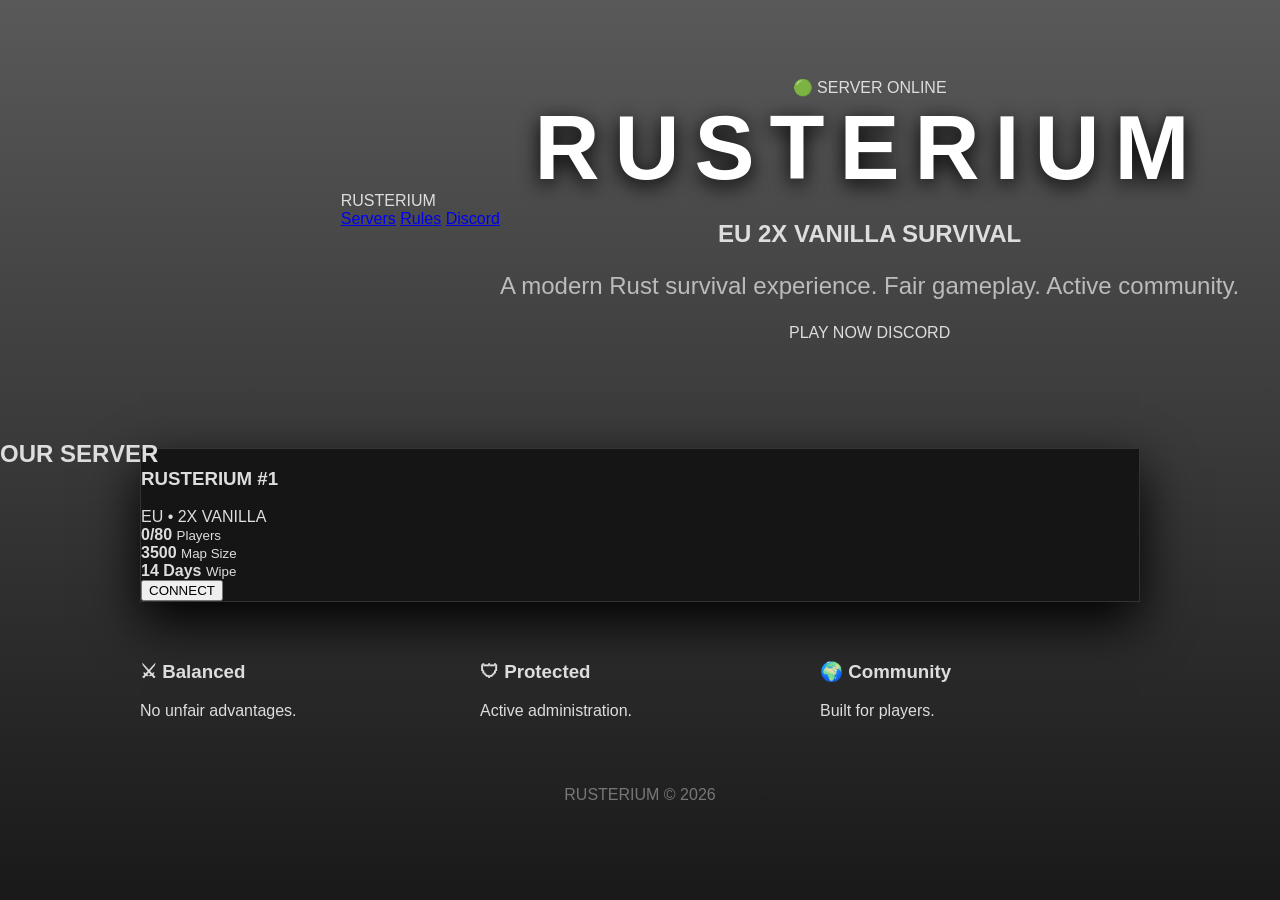
==== index.html @ 3fc9ef76 "Update index.html" ====
<!DOCTYPE html>
<html lang="en">
<head>
<meta charset="UTF-8">
<meta name="viewport" content="width=device-width, initial-scale=1.0">

<title>RUSTERIUM | EU 2X VANILLA</title>

<link rel="stylesheet" href="style.css">

<link rel="preconnect" href="https://fonts.googleapis.com">
<link href="https://fonts.googleapis.com/css2?family=Inter:wght@400;600;800;900&display=swap" rel="stylesheet">

</head>

<body>


<div class="hero">

    <video autoplay muted loop playsinline class="bg-video">
        <source src="background.mp4" type="video/mp4">
    </video>

    <div class="overlay"></div>


    <nav>

        <div class="logo">
            RUSTERIUM
        </div>


        <div class="links">

            <a href="#">Servers</a>
            <a href="#">Rules</a>
            <a href="#">Discord</a>

        </div>

    </nav>



    <div class="hero-content">

        <div class="badge">
            🟢 SERVER ONLINE
        </div>


        <h1>
            RUSTERIUM
        </h1>


        <h2>
            EU 2X VANILLA SURVIVAL
        </h2>


        <p>
            A modern Rust survival experience.
            Fair gameplay. Active community.
        </p>


        <div class="buttons">

            <a class="primary">
                PLAY NOW
            </a>


            <a class="secondary">
                DISCORD
            </a>

        </div>


    </div>


</div>



<section class="servers">


<h2>OUR SERVER</h2>


<div class="server-card">


<div>

<h3>
RUSTERIUM #1
</h3>

<span>
EU • 2X VANILLA
</span>

</div>



<div class="stats">

<div>
<strong>0/80</strong>
<small>Players</small>
</div>


<div>
<strong>3500</strong>
<small>Map Size</small>
</div>


<div>
<strong>14 Days</strong>
<small>Wipe</small>
</div>


</div>


<button>
CONNECT
</button>


</div>


</section>



<section class="features">


<div>
<h3>⚔ Balanced</h3>
<p>No unfair advantages.</p>
</div>


<div>
<h3>🛡 Protected</h3>
<p>Active administration.</p>
</div>


<div>
<h3>🌍 Community</h3>
<p>Built for players.</p>
</div>


</section>



<footer>

RUSTERIUM © 2026

</footer>


</body>
</html>
---- style.css ----
* {
    box-sizing: border-box;
}

body {
    margin: 0;
    background:
    linear-gradient(
        rgba(0,0,0,0.65),
        rgba(0,0,0,0.9)
    ),
    url("https://i.imgur.com/c0gY1qK.png");

    background-size: cover;
    background-position: center;
    background-attachment: fixed;

    color: #ddd;
    font-family: Arial, Helvetica, sans-serif;
}


/* TOP BAR */

.topbar {

    height: 70px;
    background: #111;

    display:flex;
    justify-content:space-between;
    align-items:center;

    padding:0 60px;

    border-bottom:1px solid #333;

}


.brand {

    font-size:28px;
    font-weight:900;
    letter-spacing:4px;

    color:#d65f24;

}


.nav a {

    color:#aaa;
    text-decoration:none;

    margin-left:30px;

    font-size:14px;

}


.nav a:hover {

    color:white;

}



/* HERO */

.hero {

    height:420px;

    display:flex;
    align-items:center;
    justify-content:center;

}


.hero-content {

    text-align:center;

}


.hero h1 {

    font-size:90px;

    margin:0;

    letter-spacing:15px;

    color:white;

    text-shadow:
    0 5px 20px black;

}


.hero p {

    font-size:24px;

    color:#bbb;

}



/* BUTTONS */

.actions button {

    margin:20px 10px;

    padding:15px 45px;

    border:none;

    background:#d65f24;

    color:white;

    font-weight:bold;

    cursor:pointer;

}


.actions .discord {

    background:#5865F2;

}




/* SERVER CARD */


.server-card {

    max-width:1000px;

    margin:-40px auto 40px;

    background:#151515;

    border:1px solid #333;

    box-shadow:0 20px 50px black;

}


.server-header {

    display:flex;

    justify-content:space-between;

    padding:30px;

    border-bottom:1px solid #333;

}


.server-header h2 {

    margin:0;

    color:white;

}



.server-header span {

    color:#999;

}



.online {

    text-align:right;

    color:#4caf50;

}


.online strong {

    display:block;

    color:white;

    font-size:25px;

}




/* INFO */


.server-info {

    display:grid;

    grid-template-columns:repeat(4,1fr);

}


.server-info div {

    padding:25px;

    text-align:center;

    border-right:1px solid #333;

}


.server-info small {

    display:block;

    color:#777;

}



.server-info b {

    display:block;

    margin-top:10px;

    color:white;

}



/* IP BOX */


.connect-box {

    padding:25px;

    background:#0d0d0d;

    text-align:center;

}


.connect-box span {

    display:block;

    color:#777;

}



.connect-box b {

    display:block;

    margin:15px;

    font-size:22px;

}



.connect-box button {

    padding:12px 35px;

    background:#d65f24;

    color:white;

    border:0;

}




/* FEATURES */


.features {

    max-width:1000px;

    margin:auto;

    display:grid;

    grid-template-columns:repeat(3,1fr);

    gap:20px;

}



.feature {

    background:#151515;

    padding:30px;

    text-align:center;

    border:1px solid #333;

}


.feature h3 {

    color:#d65f24;

}



footer {

    text-align:center;

    padding:50px;

    color:#777;

}
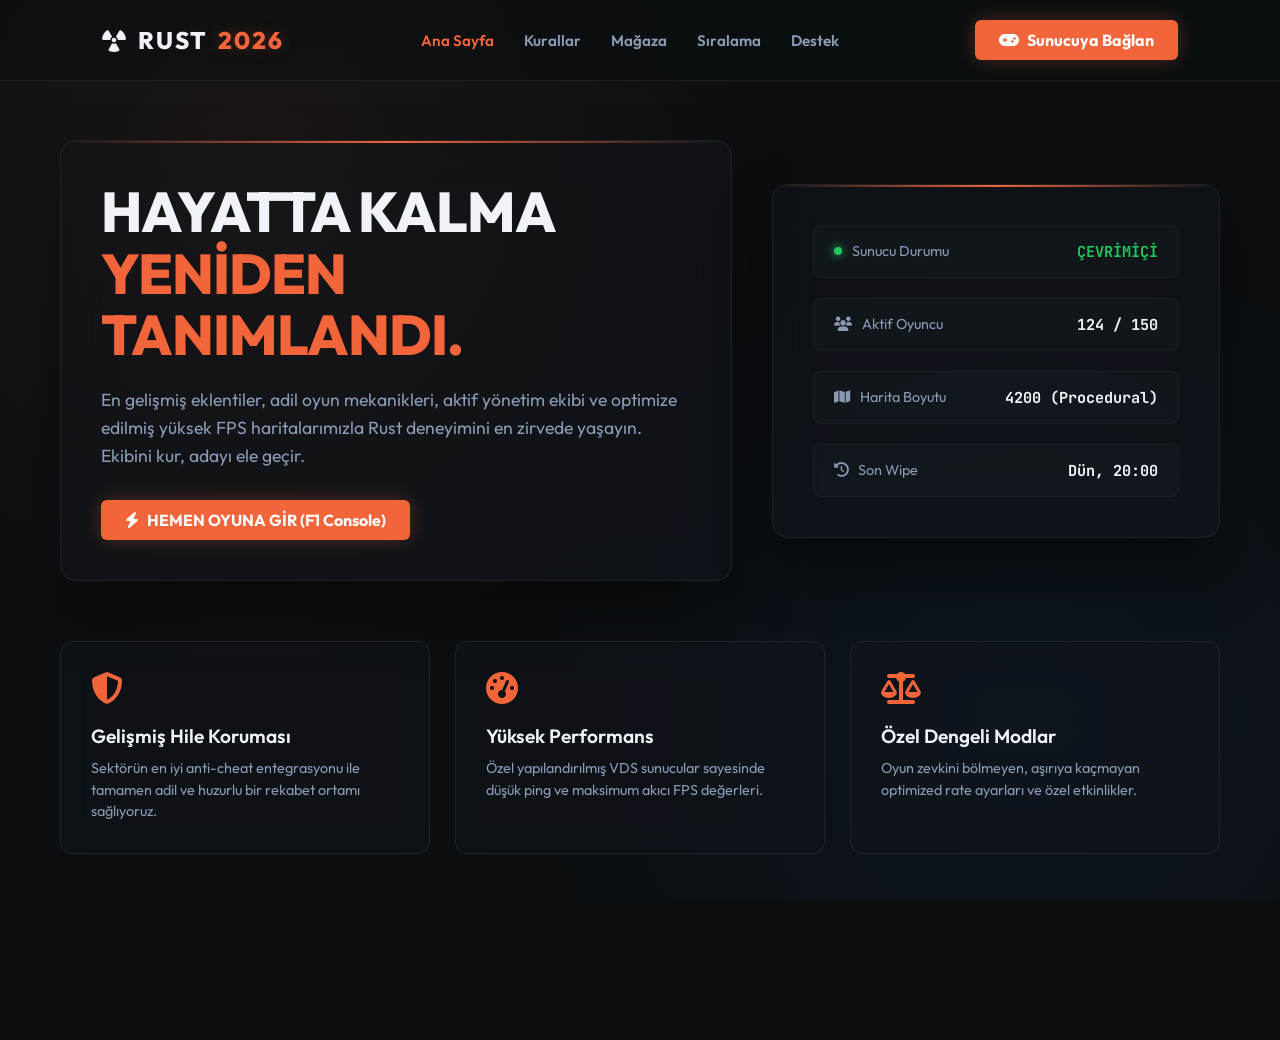
==== commit e8828373: "Update index.html" ====
--- a/index.html
+++ b/index.html
@@ -1,182 +1,339 @@
 <!DOCTYPE html>
-<html lang="en">
+<html lang="tr">
 <head>
-<meta charset="UTF-8">
-<meta name="viewport" content="width=device-width, initial-scale=1.0">
-
-<title>RUSTERIUM | EU 2X VANILLA</title>
-
-<link rel="stylesheet" href="style.css">
-
-<link rel="preconnect" href="https://fonts.googleapis.com">
-<link href="https://fonts.googleapis.com/css2?family=Inter:wght@400;600;800;900&display=swap" rel="stylesheet">
-
+    <meta charset="UTF-8">
+    <meta name="viewport" content="width=device-width, initial-scale=1.0">
+    <title>Rust Server - 2026 Edition</title>
+    <!-- Google Fonts -->
+    <link href="https://fonts.googleapis.com/css2?family=Outfit:wght@300;400;600;800&family=JetBrains+Mono:wght@400;700&display=swap" rel="stylesheet">
+    <!-- FontAwesome Icons -->
+    <link rel="stylesheet" href="https://cdnjs.cloudflare.com/ajax/libs/font-awesome/6.4.0/css/all.min.css">
+    
+    <style>
+        :root {
+            --bg-color: #0b0f12;
+            --primary: #f2643a; /* Rust Turuncusu */
+            --primary-glow: rgba(242, 100, 58, 0.3);
+            --glass-bg: rgba(18, 24, 30, 0.45);
+            --glass-border: rgba(255, 255, 255, 0.07);
+            --text-main: #f0f4f8;
+            --text-muted: #8b9bb4;
+        }
+
+        * {
+            margin: 0;
+            padding: 0;
+            box-sizing: border-box;
+        }
+
+        body {
+            background-color: var(--bg-color);
+            background-image: 
+                radial-gradient(circle at 20% 20%, rgba(242, 100, 58, 0.08) 0%, transparent 40%),
+                radial-gradient(circle at 80% 80%, rgba(30, 144, 255, 0.04) 0%, transparent 40%),
+                url('https://images.unsplash.com/photo-1542751371-adc38448a05e?q=80&w=2070&auto=format&fit=crop'); /* Atmosferik Arkaplan */
+            background-size: cover;
+            background-position: center;
+            background-attachment: fixed;
+            color: var(--text-main);
+            font-family: 'Outfit', sans-serif;
+            min-height: 100vh;
+            overflow-x: hidden;
+        }
+
+        /* Navbar */
+        nav {
+            display: flex;
+            justify-content: space-between;
+            align-items: center;
+            padding: 20px 8%;
+            background: rgba(11, 15, 18, 0.6);
+            backdrop-filter: blur(20px);
+            -webkit-backdrop-filter: blur(20px);
+            border-bottom: 1px solid var(--glass-border);
+            position: fixed;
+            top: 0;
+            left: 0;
+            right: 0;
+            z-index: 1000;
+        }
+
+        .logo {
+            font-size: 1.5rem;
+            font-weight: 800;
+            letter-spacing: 2px;
+            color: var(--text-main);
+            display: flex;
+            align-items: center;
+            gap: 10px;
+        }
+
+        .logo span {
+            color: var(--primary);
+            text-shadow: 0 0 15px var(--primary-glow);
+        }
+
+        .nav-links {
+            display: flex;
+            gap: 30px;
+            list-style: none;
+        }
+
+        .nav-links a {
+            text-decoration: none;
+            color: var(--text-muted);
+            font-weight: 600;
+            transition: color 0.3s ease;
+            font-size: 0.95rem;
+        }
+
+        .nav-links a:hover, .nav-links a.active {
+            color: var(--primary);
+        }
+
+        .btn-connect {
+            background: var(--primary);
+            color: #fff;
+            padding: 10px 24px;
+            border-radius: 6px;
+            font-weight: 700;
+            text-decoration: none;
+            box-shadow: 0 0 20px var(--primary-glow);
+            transition: all 0.3s ease;
+            display: flex;
+            align-items: center;
+            gap: 8px;
+        }
+
+        .btn-connect:hover {
+            transform: translateY(-2px);
+            box-shadow: 0 0 30px rgba(242, 100, 58, 0.6);
+        }
+
+        /* Main Container / Hero */
+        .container {
+            max-width: 1200px;
+            margin: 140px auto 60px auto;
+            padding: 0 20px;
+        }
+
+        .hero {
+            display: grid;
+            grid-template-columns: 1.2fr 0.8fr;
+            gap: 40px;
+            align-items: center;
+            margin-bottom: 60px;
+        }
+
+        /* Glass Card Component */
+        .glass-card {
+            background: var(--glass-bg);
+            backdrop-filter: blur(24px);
+            -webkit-backdrop-filter: blur(24px);
+            border: 1px solid var(--glass-border);
+            border-radius: 16px;
+            padding: 40px;
+            box-shadow: 0 30px 60px rgba(0, 0, 0, 0.4);
+            position: relative;
+            overflow: hidden;
+        }
+
+        .glass-card::before {
+            content: '';
+            position: absolute;
+            top: 0;
+            left: 0;
+            width: 100%;
+            height: 2px;
+            background: linear-gradient(90deg, transparent, var(--primary), transparent);
+        }
+
+        .hero-content h1 {
+            font-size: 3.5rem;
+            font-weight: 800;
+            line-height: 1.1;
+            margin-bottom: 20px;
+            letter-spacing: -1px;
+        }
+
+        .hero-content h1 span {
+            color: var(--primary);
+        }
+
+        .hero-content p {
+            color: var(--text-muted);
+            font-size: 1.1rem;
+            line-height: 1.6;
+            margin-bottom: 30px;
+        }
+
+        /* Server Status Box */
+        .server-status-box {
+            display: flex;
+            flex-direction: column;
+            gap: 20px;
+        }
+
+        .status-item {
+            display: flex;
+            justify-content: space-between;
+            align-items: center;
+            padding: 15px 20px;
+            background: rgba(255, 255, 255, 0.02);
+            border-radius: 8px;
+            border: 1px solid rgba(255, 255, 255, 0.04);
+        }
+
+        .status-label {
+            color: var(--text-muted);
+            font-size: 0.9rem;
+            display: flex;
+            align-items: center;
+            gap: 10px;
+        }
+
+        .status-value {
+            font-family: 'JetBrains Mono', monospace;
+            font-weight: 700;
+            font-size: 0.95rem;
+        }
+
+        .live-indicator {
+            width: 8px;
+            height: 8px;
+            background-color: #22c55e;
+            border-radius: 50%;
+            box-shadow: 0 0 10px #22c55e;
+            display: inline-block;
+        }
+
+        /* Features Grid */
+        .features-grid {
+            display: grid;
+            grid-template-columns: repeat(3, 1fr);
+            gap: 25px;
+        }
+
+        .feature-card {
+            background: var(--glass-bg);
+            backdrop-filter: blur(16px);
+            -webkit-backdrop-filter: blur(16px);
+            border: 1px solid var(--glass-border);
+            border-radius: 12px;
+            padding: 30px;
+            transition: all 0.3s ease;
+        }
+
+        .feature-card:hover {
+            border-color: rgba(242, 100, 58, 0.3);
+            transform: translateY(-5px);
+        }
+
+        .feature-card i {
+            font-size: 2rem;
+            color: var(--primary);
+            margin-bottom: 20px;
+        }
+
+        .feature-card h3 {
+            font-size: 1.2rem;
+            margin-bottom: 10px;
+            font-weight: 600;
+        }
+
+        .feature-card p {
+            color: var(--text-muted);
+            font-size: 0.9rem;
+            line-height: 1.5;
+        }
+
+        /* Responsive */
+        @media (max-width: 900px) {
+            .hero {
+                grid-template-columns: 1fr;
+            }
+            .features-grid {
+                grid-template-columns: 1fr;
+            }
+            .nav-links {
+                display: none;
+            }
+        }
+    </style>
 </head>
-
 <body>
 
-
-<div class="hero">
-
-    <video autoplay muted loop playsinline class="bg-video">
-        <source src="background.mp4" type="video/mp4">
-    </video>
-
-    <div class="overlay"></div>
-
-
+    <!-- Navigasyon -->
     <nav>
-
         <div class="logo">
-            RUSTERIUM
+            <i class="fa-solid fa-radiation"></i> RUST<span>2026</span>
         </div>
-
-
-        <div class="links">
-
-            <a href="#">Servers</a>
-            <a href="#">Rules</a>
-            <a href="#">Discord</a>
-
+        <ul class="nav-links">
+            <li><a href="#" class="active">Ana Sayfa</a></li>
+            <li><a href="#">Kurallar</a></li>
+            <li><a href="#">Mağaza</a></li>
+            <li><a href="#">Sıralama</a></li>
+            <li><a href="#">Destek</a></li>
+        </ul>
+        <a href="steam://connect/IP_ADRESI:PORT" class="btn-connect">
+            <i class="fa-solid fa-gamepad"></i> Sunucuya Bağlan
+        </a>
+    </nav>
+
+    <!-- İçerik Alanı -->
+    <div class="container">
+        
+        <!-- Hero Bölümü -->
+        <div class="hero">
+            <div class="glass-card hero-content">
+                <h1>HAYATTA KALMA <span>YENİDEN TANIMLANDI.</span></h1>
+                <p>En gelişmiş eklentiler, adil oyun mekanikleri, aktif yönetim ekibi ve optimize edilmiş yüksek FPS haritalarımızla Rust deneyimini en zirvede yaşayın. Ekibini kur, adayı ele geçir.</p>
+                <a href="steam://connect/IP_ADRESI:PORT" class="btn-connect" style="display: inline-flex;">
+                    <i class="fa-solid fa-bolt"></i> HEMEN OYUNA GİR (F1 Console)
+                </a>
+            </div>
+
+            <!-- Canlı Sunucu Durumu Kartı -->
+            <div class="glass-card server-status-box">
+                <div class="status-item">
+                    <span class="status-label"><span class="live-indicator"></span> Sunucu Durumu</span>
+                    <span class="status-value" style="color: #22c55e;">ÇEVRİMİÇİ</span>
+                </div>
+                <div class="status-item">
+                    <span class="status-label"><i class="fa-solid fa-users"></i> Aktif Oyuncu</span>
+                    <span class="status-value">124 / 150</span>
+                </div>
+                <div class="status-item">
+                    <span class="status-label"><i class="fa-solid fa-map"></i> Harita Boyutu</span>
+                    <span class="status-value">4200 (Procedural)</span>
+                </div>
+                <div class="status-item">
+                    <span class="status-label"><i class="fa-solid fa-clock-rotate-left"></i> Son Wipe</span>
+                    <span class="status-value">Dün, 20:00</span>
+                </div>
+            </div>
         </div>
 
-    </nav>
-
-
-
-    <div class="hero-content">
-
-        <div class="badge">
-            🟢 SERVER ONLINE
+        <!-- Özellikler Izgarası -->
+        <div class="features-grid">
+            <div class="feature-card">
+                <i class="fa-solid fa-shield-halved"></i>
+                <h3>Gelişmiş Hile Koruması</h3>
+                <p>Sektörün en iyi anti-cheat entegrasyonu ile tamamen adil ve huzurlu bir rekabet ortamı sağlıyoruz.</p>
+            </div>
+            <div class="feature-card">
+                <i class="fa-solid fa-gauge-high"></i>
+                <h3>Yüksek Performans</h3>
+                <p>Özel yapılandırılmış VDS sunucular sayesinde düşük ping ve maksimum akıcı FPS değerleri.</p>
+            </div>
+            <div class="feature-card">
+                <i class="fa-solid fa-scale-balanced"></i>
+                <h3>Özel Dengeli Modlar</h3>
+                <p>Oyun zevkini bölmeyen, aşırıya kaçmayan optimized rate ayarları ve özel etkinlikler.</p>
+            </div>
         </div>
 
-
-        <h1>
-            RUSTERIUM
-        </h1>
-
-
-        <h2>
-            EU 2X VANILLA SURVIVAL
-        </h2>
-
-
-        <p>
-            A modern Rust survival experience.
-            Fair gameplay. Active community.
-        </p>
-
-
-        <div class="buttons">
-
-            <a class="primary">
-                PLAY NOW
-            </a>
-
-
-            <a class="secondary">
-                DISCORD
-            </a>
-
-        </div>
-
-
     </div>
-
-
-</div>
-
-
-
-<section class="servers">
-
-
-<h2>OUR SERVER</h2>
-
-
-<div class="server-card">
-
-
-<div>
-
-<h3>
-RUSTERIUM #1
-</h3>
-
-<span>
-EU • 2X VANILLA
-</span>
-
-</div>
-
-
-
-<div class="stats">
-
-<div>
-<strong>0/80</strong>
-<small>Players</small>
-</div>
-
-
-<div>
-<strong>3500</strong>
-<small>Map Size</small>
-</div>
-
-
-<div>
-<strong>14 Days</strong>
-<small>Wipe</small>
-</div>
-
-
-</div>
-
-
-<button>
-CONNECT
-</button>
-
-
-</div>
-
-
-</section>
-
-
-
-<section class="features">
-
-
-<div>
-<h3>⚔ Balanced</h3>
-<p>No unfair advantages.</p>
-</div>
-
-
-<div>
-<h3>🛡 Protected</h3>
-<p>Active administration.</p>
-</div>
-
-
-<div>
-<h3>🌍 Community</h3>
-<p>Built for players.</p>
-</div>
-
-
-</section>
-
-
-
-<footer>
-
-RUSTERIUM © 2026
-
-</footer>
-
 
 </body>
 </html>
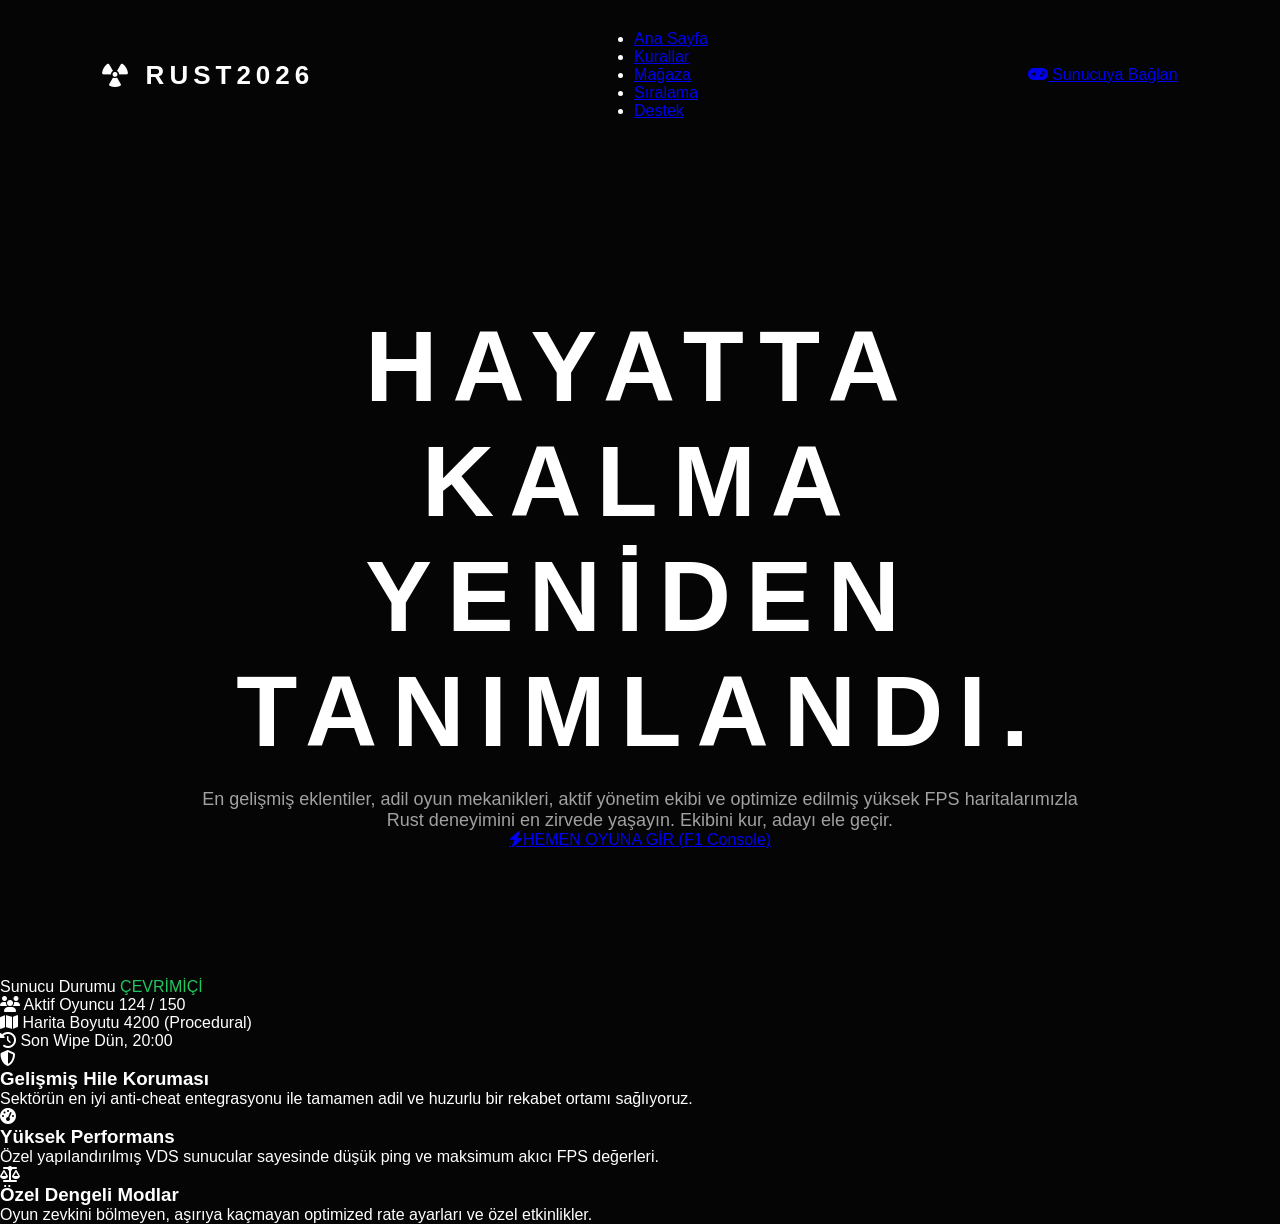
==== commit 64cb0387: "Update index.html" ====
--- a/index.html
+++ b/index.html
@@ -4,266 +4,12 @@
     <meta charset="UTF-8">
     <meta name="viewport" content="width=device-width, initial-scale=1.0">
     <title>Rust Server - 2026 Edition</title>
-    <!-- Google Fonts -->
     <link href="https://fonts.googleapis.com/css2?family=Outfit:wght@300;400;600;800&family=JetBrains+Mono:wght@400;700&display=swap" rel="stylesheet">
-    <!-- FontAwesome Icons -->
     <link rel="stylesheet" href="https://cdnjs.cloudflare.com/ajax/libs/font-awesome/6.4.0/css/all.min.css">
-    
-    <style>
-        :root {
-            --bg-color: #0b0f12;
-            --primary: #f2643a; /* Rust Turuncusu */
-            --primary-glow: rgba(242, 100, 58, 0.3);
-            --glass-bg: rgba(18, 24, 30, 0.45);
-            --glass-border: rgba(255, 255, 255, 0.07);
-            --text-main: #f0f4f8;
-            --text-muted: #8b9bb4;
-        }
-
-        * {
-            margin: 0;
-            padding: 0;
-            box-sizing: border-box;
-        }
-
-        body {
-            background-color: var(--bg-color);
-            background-image: 
-                radial-gradient(circle at 20% 20%, rgba(242, 100, 58, 0.08) 0%, transparent 40%),
-                radial-gradient(circle at 80% 80%, rgba(30, 144, 255, 0.04) 0%, transparent 40%),
-                url('https://images.unsplash.com/photo-1542751371-adc38448a05e?q=80&w=2070&auto=format&fit=crop'); /* Atmosferik Arkaplan */
-            background-size: cover;
-            background-position: center;
-            background-attachment: fixed;
-            color: var(--text-main);
-            font-family: 'Outfit', sans-serif;
-            min-height: 100vh;
-            overflow-x: hidden;
-        }
-
-        /* Navbar */
-        nav {
-            display: flex;
-            justify-content: space-between;
-            align-items: center;
-            padding: 20px 8%;
-            background: rgba(11, 15, 18, 0.6);
-            backdrop-filter: blur(20px);
-            -webkit-backdrop-filter: blur(20px);
-            border-bottom: 1px solid var(--glass-border);
-            position: fixed;
-            top: 0;
-            left: 0;
-            right: 0;
-            z-index: 1000;
-        }
-
-        .logo {
-            font-size: 1.5rem;
-            font-weight: 800;
-            letter-spacing: 2px;
-            color: var(--text-main);
-            display: flex;
-            align-items: center;
-            gap: 10px;
-        }
-
-        .logo span {
-            color: var(--primary);
-            text-shadow: 0 0 15px var(--primary-glow);
-        }
-
-        .nav-links {
-            display: flex;
-            gap: 30px;
-            list-style: none;
-        }
-
-        .nav-links a {
-            text-decoration: none;
-            color: var(--text-muted);
-            font-weight: 600;
-            transition: color 0.3s ease;
-            font-size: 0.95rem;
-        }
-
-        .nav-links a:hover, .nav-links a.active {
-            color: var(--primary);
-        }
-
-        .btn-connect {
-            background: var(--primary);
-            color: #fff;
-            padding: 10px 24px;
-            border-radius: 6px;
-            font-weight: 700;
-            text-decoration: none;
-            box-shadow: 0 0 20px var(--primary-glow);
-            transition: all 0.3s ease;
-            display: flex;
-            align-items: center;
-            gap: 8px;
-        }
-
-        .btn-connect:hover {
-            transform: translateY(-2px);
-            box-shadow: 0 0 30px rgba(242, 100, 58, 0.6);
-        }
-
-        /* Main Container / Hero */
-        .container {
-            max-width: 1200px;
-            margin: 140px auto 60px auto;
-            padding: 0 20px;
-        }
-
-        .hero {
-            display: grid;
-            grid-template-columns: 1.2fr 0.8fr;
-            gap: 40px;
-            align-items: center;
-            margin-bottom: 60px;
-        }
-
-        /* Glass Card Component */
-        .glass-card {
-            background: var(--glass-bg);
-            backdrop-filter: blur(24px);
-            -webkit-backdrop-filter: blur(24px);
-            border: 1px solid var(--glass-border);
-            border-radius: 16px;
-            padding: 40px;
-            box-shadow: 0 30px 60px rgba(0, 0, 0, 0.4);
-            position: relative;
-            overflow: hidden;
-        }
-
-        .glass-card::before {
-            content: '';
-            position: absolute;
-            top: 0;
-            left: 0;
-            width: 100%;
-            height: 2px;
-            background: linear-gradient(90deg, transparent, var(--primary), transparent);
-        }
-
-        .hero-content h1 {
-            font-size: 3.5rem;
-            font-weight: 800;
-            line-height: 1.1;
-            margin-bottom: 20px;
-            letter-spacing: -1px;
-        }
-
-        .hero-content h1 span {
-            color: var(--primary);
-        }
-
-        .hero-content p {
-            color: var(--text-muted);
-            font-size: 1.1rem;
-            line-height: 1.6;
-            margin-bottom: 30px;
-        }
-
-        /* Server Status Box */
-        .server-status-box {
-            display: flex;
-            flex-direction: column;
-            gap: 20px;
-        }
-
-        .status-item {
-            display: flex;
-            justify-content: space-between;
-            align-items: center;
-            padding: 15px 20px;
-            background: rgba(255, 255, 255, 0.02);
-            border-radius: 8px;
-            border: 1px solid rgba(255, 255, 255, 0.04);
-        }
-
-        .status-label {
-            color: var(--text-muted);
-            font-size: 0.9rem;
-            display: flex;
-            align-items: center;
-            gap: 10px;
-        }
-
-        .status-value {
-            font-family: 'JetBrains Mono', monospace;
-            font-weight: 700;
-            font-size: 0.95rem;
-        }
-
-        .live-indicator {
-            width: 8px;
-            height: 8px;
-            background-color: #22c55e;
-            border-radius: 50%;
-            box-shadow: 0 0 10px #22c55e;
-            display: inline-block;
-        }
-
-        /* Features Grid */
-        .features-grid {
-            display: grid;
-            grid-template-columns: repeat(3, 1fr);
-            gap: 25px;
-        }
-
-        .feature-card {
-            background: var(--glass-bg);
-            backdrop-filter: blur(16px);
-            -webkit-backdrop-filter: blur(16px);
-            border: 1px solid var(--glass-border);
-            border-radius: 12px;
-            padding: 30px;
-            transition: all 0.3s ease;
-        }
-
-        .feature-card:hover {
-            border-color: rgba(242, 100, 58, 0.3);
-            transform: translateY(-5px);
-        }
-
-        .feature-card i {
-            font-size: 2rem;
-            color: var(--primary);
-            margin-bottom: 20px;
-        }
-
-        .feature-card h3 {
-            font-size: 1.2rem;
-            margin-bottom: 10px;
-            font-weight: 600;
-        }
-
-        .feature-card p {
-            color: var(--text-muted);
-            font-size: 0.9rem;
-            line-height: 1.5;
-        }
-
-        /* Responsive */
-        @media (max-width: 900px) {
-            .hero {
-                grid-template-columns: 1fr;
-            }
-            .features-grid {
-                grid-template-columns: 1fr;
-            }
-            .nav-links {
-                display: none;
-            }
-        }
-    </style>
+    <link rel="stylesheet" href="style.css">
 </head>
 <body>
 
-    <!-- Navigasyon -->
     <nav>
         <div class="logo">
             <i class="fa-solid fa-radiation"></i> RUST<span>2026</span>
@@ -280,10 +26,8 @@
         </a>
     </nav>
 
-    <!-- İçerik Alanı -->
     <div class="container">
         
-        <!-- Hero Bölümü -->
         <div class="hero">
             <div class="glass-card hero-content">
                 <h1>HAYATTA KALMA <span>YENİDEN TANIMLANDI.</span></h1>
@@ -293,7 +37,6 @@
                 </a>
             </div>
 
-            <!-- Canlı Sunucu Durumu Kartı -->
             <div class="glass-card server-status-box">
                 <div class="status-item">
                     <span class="status-label"><span class="live-indicator"></span> Sunucu Durumu</span>
@@ -301,7 +44,7 @@
                 </div>
                 <div class="status-item">
                     <span class="status-label"><i class="fa-solid fa-users"></i> Aktif Oyuncu</span>
-                    <span class="status-value">124 / 150</span>
+                    <span id="player-count" class="status-value">124 / 150</span>
                 </div>
                 <div class="status-item">
                     <span class="status-label"><i class="fa-solid fa-map"></i> Harita Boyutu</span>
@@ -314,7 +57,6 @@
             </div>
         </div>
 
-        <!-- Özellikler Izgarası -->
         <div class="features-grid">
             <div class="feature-card">
                 <i class="fa-solid fa-shield-halved"></i>
@@ -335,5 +77,6 @@
 
     </div>
 
+    <script src="script.js"></script>
 </body>
 </html>
--- a/style.css
+++ b/style.css
@@ -0,0 +1,452 @@
+* {
+    margin:0;
+    padding:0;
+    box-sizing:border-box;
+}
+
+:root {
+    --bg:#050505;
+    --card:rgba(255,255,255,0.06);
+    --border:rgba(255,255,255,0.12);
+    --orange:#ff6a1a;
+    --text:#ffffff;
+    --muted:#a1a1a1;
+}
+
+body {
+
+    background:var(--bg);
+    color:var(--text);
+
+    font-family:'Inter',Arial,sans-serif;
+
+}
+
+
+
+/* HERO */
+
+.hero {
+
+    height:100vh;
+    position:relative;
+
+    overflow:hidden;
+
+    display:flex;
+    flex-direction:column;
+
+}
+
+
+
+.bg-video {
+
+    position:absolute;
+
+    width:100%;
+    height:100%;
+
+    object-fit:cover;
+
+    z-index:-2;
+
+}
+
+
+
+.overlay {
+
+    position:absolute;
+
+    inset:0;
+
+    background:
+    linear-gradient(
+        180deg,
+        rgba(0,0,0,.45),
+        #050505
+    );
+
+    z-index:-1;
+
+}
+
+
+
+
+/* NAVBAR */
+
+
+nav {
+
+    width:100%;
+
+    padding:30px 8%;
+
+    display:flex;
+
+    justify-content:space-between;
+
+    align-items:center;
+
+}
+
+
+
+.logo {
+
+    font-size:26px;
+
+    font-weight:900;
+
+    letter-spacing:5px;
+
+}
+
+
+
+.links a {
+
+    color:#ddd;
+
+    text-decoration:none;
+
+    margin-left:35px;
+
+    font-size:15px;
+
+}
+
+
+
+.links a:hover {
+
+    color:white;
+
+}
+
+
+
+/* HERO CONTENT */
+
+
+.hero-content {
+
+    margin:auto;
+
+    text-align:center;
+
+    max-width:900px;
+
+}
+
+
+
+.badge {
+
+    display:inline-block;
+
+    padding:10px 20px;
+
+    border-radius:50px;
+
+    background:rgba(255,255,255,.08);
+
+    border:1px solid var(--border);
+
+    backdrop-filter:blur(15px);
+
+    color:#7dff89;
+
+}
+
+
+
+.hero h1 {
+
+    margin-top:30px;
+
+    font-size:100px;
+
+    letter-spacing:15px;
+
+    font-weight:900;
+
+}
+
+
+
+.hero h2 {
+
+    font-size:25px;
+
+    color:#ddd;
+
+    letter-spacing:5px;
+
+}
+
+
+
+.hero p {
+
+    margin-top:20px;
+
+    color:var(--muted);
+
+    font-size:18px;
+
+}
+
+
+
+/* BUTTONS */
+
+
+.buttons {
+
+    margin-top:40px;
+
+}
+
+
+
+.buttons a {
+
+    display:inline-block;
+
+    padding:16px 40px;
+
+    margin:10px;
+
+    border-radius:12px;
+
+    text-decoration:none;
+
+    font-weight:700;
+
+}
+
+
+
+.primary {
+
+    background:var(--orange);
+
+    color:white;
+
+}
+
+
+
+.secondary {
+
+    background:white;
+
+    color:black;
+
+}
+
+
+
+
+/* SERVER SECTION */
+
+
+.servers {
+
+    padding:80px 8%;
+
+}
+
+
+
+.servers > h2 {
+
+    text-align:center;
+
+    margin-bottom:40px;
+
+    font-size:40px;
+
+}
+
+
+
+.server-card {
+
+
+    max-width:1100px;
+
+    margin:auto;
+
+
+    padding:35px;
+
+
+    background:var(--card);
+
+
+    border:1px solid var(--border);
+
+
+    border-radius:24px;
+
+
+    backdrop-filter:blur(20px);
+
+
+    display:flex;
+
+
+    justify-content:space-between;
+
+
+    align-items:center;
+
+}
+
+
+
+.server-card h3 {
+
+    font-size:30px;
+
+}
+
+
+
+.server-card span {
+
+    color:#999;
+
+}
+
+
+
+.stats {
+
+    display:flex;
+
+    gap:40px;
+
+}
+
+
+
+.stats div {
+
+    text-align:center;
+
+}
+
+
+
+.stats strong {
+
+    display:block;
+
+    font-size:24px;
+
+}
+
+
+
+.stats small {
+
+    color:#999;
+
+}
+
+
+
+
+.server-card button {
+
+    padding:15px 35px;
+
+    border:0;
+
+    border-radius:12px;
+
+    background:var(--orange);
+
+    color:white;
+
+    font-weight:bold;
+
+}
+
+
+
+
+/* FEATURES */
+
+
+.features {
+
+
+    padding:50px 8%;
+
+
+    display:grid;
+
+
+    grid-template-columns:repeat(3,1fr);
+
+
+    gap:25px;
+
+
+}
+
+
+
+.features div {
+
+
+    padding:35px;
+
+
+    background:var(--card);
+
+
+    border:1px solid var(--border);
+
+
+    border-radius:20px;
+
+
+    backdrop-filter:blur(15px);
+
+
+}
+
+
+
+.features h3 {
+
+    margin-bottom:10px;
+
+}
+
+
+
+.features p {
+
+    color:#999;
+
+}
+
+
+
+footer {
+
+    padding:40px;
+
+    text-align:center;
+
+    color:#777;
+
+}
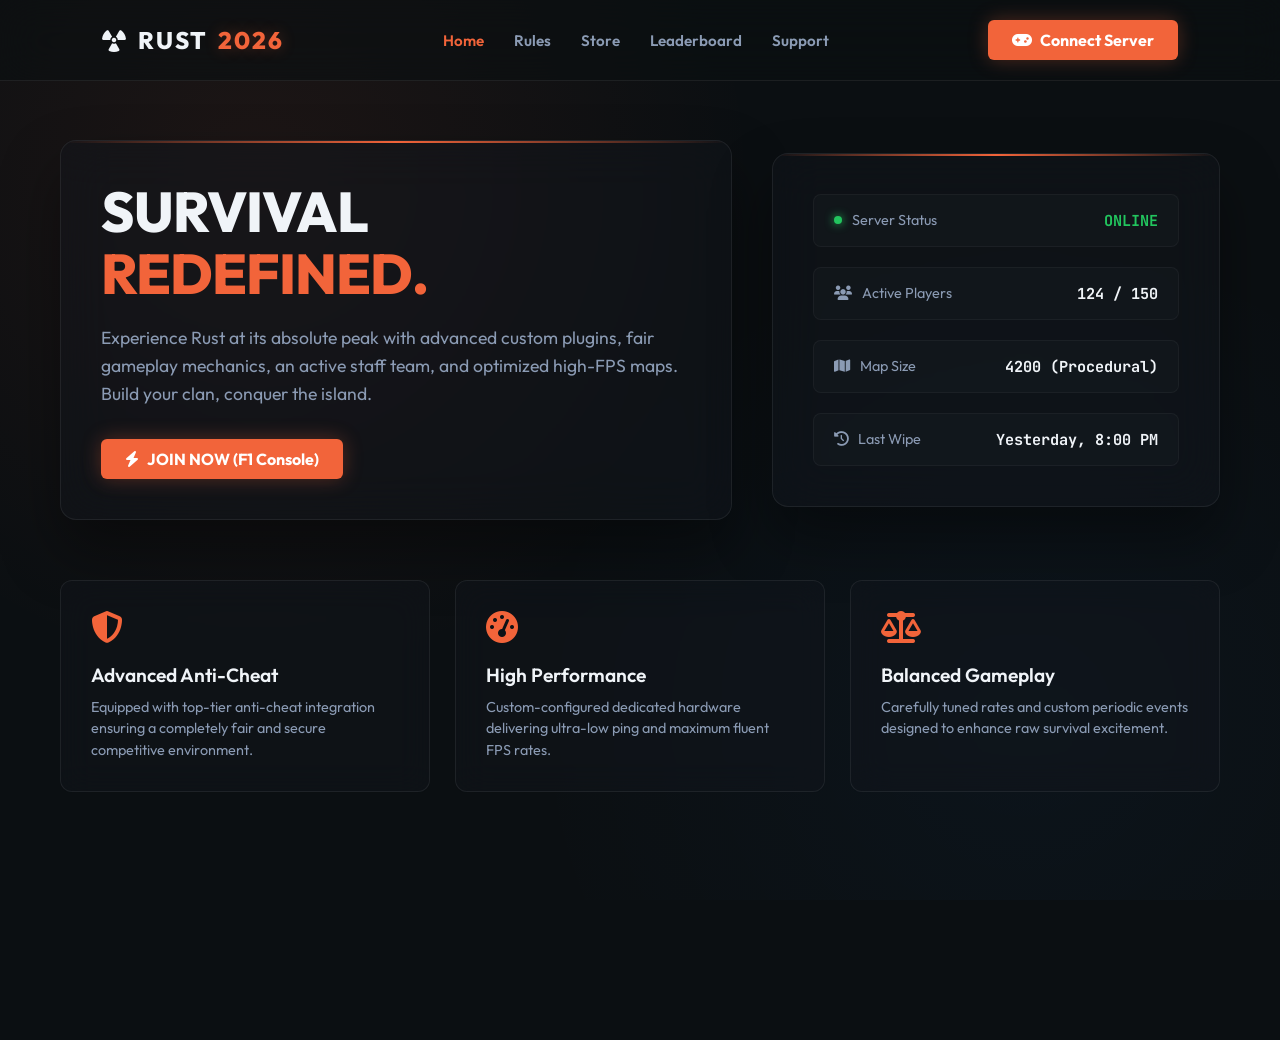
==== commit c010a0da: "Change language to English and translate content Updated the language attribute and translated conte" ====
--- a/index.html
+++ b/index.html
@@ -1,5 +1,5 @@
 <!DOCTYPE html>
-<html lang="tr">
+<html lang="en">
 <head>
     <meta charset="UTF-8">
     <meta name="viewport" content="width=device-width, initial-scale=1.0">
@@ -15,14 +15,14 @@
             <i class="fa-solid fa-radiation"></i> RUST<span>2026</span>
         </div>
         <ul class="nav-links">
-            <li><a href="#" class="active">Ana Sayfa</a></li>
-            <li><a href="#">Kurallar</a></li>
-            <li><a href="#">Mağaza</a></li>
-            <li><a href="#">Sıralama</a></li>
-            <li><a href="#">Destek</a></li>
+            <li><a href="#" class="active">Home</a></li>
+            <li><a href="#">Rules</a></li>
+            <li><a href="#">Store</a></li>
+            <li><a href="#">Leaderboard</a></li>
+            <li><a href="#">Support</a></li>
         </ul>
-        <a href="steam://connect/IP_ADRESI:PORT" class="btn-connect">
-            <i class="fa-solid fa-gamepad"></i> Sunucuya Bağlan
+        <a href="steam://connect/SERVER_IP:PORT" class="btn-connect">
+            <i class="fa-solid fa-gamepad"></i> Connect Server
         </a>
     </nav>
 
@@ -30,29 +30,29 @@
         
         <div class="hero">
             <div class="glass-card hero-content">
-                <h1>HAYATTA KALMA <span>YENİDEN TANIMLANDI.</span></h1>
-                <p>En gelişmiş eklentiler, adil oyun mekanikleri, aktif yönetim ekibi ve optimize edilmiş yüksek FPS haritalarımızla Rust deneyimini en zirvede yaşayın. Ekibini kur, adayı ele geçir.</p>
-                <a href="steam://connect/IP_ADRESI:PORT" class="btn-connect" style="display: inline-flex;">
-                    <i class="fa-solid fa-bolt"></i> HEMEN OYUNA GİR (F1 Console)
+                <h1>SURVIVAL <span>REDEFINED.</span></h1>
+                <p>Experience Rust at its absolute peak with advanced custom plugins, fair gameplay mechanics, an active staff team, and optimized high-FPS maps. Build your clan, conquer the island.</p>
+                <a href="steam://connect/SERVER_IP:PORT" class="btn-connect" style="display: inline-flex;">
+                    <i class="fa-solid fa-bolt"></i> JOIN NOW (F1 Console)
                 </a>
             </div>
 
             <div class="glass-card server-status-box">
                 <div class="status-item">
-                    <span class="status-label"><span class="live-indicator"></span> Sunucu Durumu</span>
-                    <span class="status-value" style="color: #22c55e;">ÇEVRİMİÇİ</span>
+                    <span class="status-label"><span class="live-indicator"></span> Server Status</span>
+                    <span class="status-value" style="color: #22c55e;">ONLINE</span>
                 </div>
                 <div class="status-item">
-                    <span class="status-label"><i class="fa-solid fa-users"></i> Aktif Oyuncu</span>
+                    <span class="status-label"><i class="fa-solid fa-users"></i> Active Players</span>
                     <span id="player-count" class="status-value">124 / 150</span>
                 </div>
                 <div class="status-item">
-                    <span class="status-label"><i class="fa-solid fa-map"></i> Harita Boyutu</span>
+                    <span class="status-label"><i class="fa-solid fa-map"></i> Map Size</span>
                     <span class="status-value">4200 (Procedural)</span>
                 </div>
                 <div class="status-item">
-                    <span class="status-label"><i class="fa-solid fa-clock-rotate-left"></i> Son Wipe</span>
-                    <span class="status-value">Dün, 20:00</span>
+                    <span class="status-label"><i class="fa-solid fa-clock-rotate-left"></i> Last Wipe</span>
+                    <span class="status-value">Yesterday, 8:00 PM</span>
                 </div>
             </div>
         </div>
@@ -60,18 +60,18 @@
         <div class="features-grid">
             <div class="feature-card">
                 <i class="fa-solid fa-shield-halved"></i>
-                <h3>Gelişmiş Hile Koruması</h3>
-                <p>Sektörün en iyi anti-cheat entegrasyonu ile tamamen adil ve huzurlu bir rekabet ortamı sağlıyoruz.</p>
+                <h3>Advanced Anti-Cheat</h3>
+                <p>Equipped with top-tier anti-cheat integration ensuring a completely fair and secure competitive environment.</p>
             </div>
             <div class="feature-card">
                 <i class="fa-solid fa-gauge-high"></i>
-                <h3>Yüksek Performans</h3>
-                <p>Özel yapılandırılmış VDS sunucular sayesinde düşük ping ve maksimum akıcı FPS değerleri.</p>
+                <h3>High Performance</h3>
+                <p>Custom-configured dedicated hardware delivering ultra-low ping and maximum fluent FPS rates.</p>
             </div>
             <div class="feature-card">
                 <i class="fa-solid fa-scale-balanced"></i>
-                <h3>Özel Dengeli Modlar</h3>
-                <p>Oyun zevkini bölmeyen, aşırıya kaçmayan optimized rate ayarları ve özel etkinlikler.</p>
+                <h3>Balanced Gameplay</h3>
+                <p>Carefully tuned rates and custom periodic events designed to enhance raw survival excitement.</p>
             </div>
         </div>
 
--- a/style.css
+++ b/style.css
@@ -1,452 +1,249 @@
+:root {
+    --bg-color: #0b0f12;
+    --primary: #f2643a; /* Rust Turuncusu */
+    --primary-glow: rgba(242, 100, 58, 0.3);
+    --glass-bg: rgba(18, 24, 30, 0.45);
+    --glass-border: rgba(255, 255, 255, 0.07);
+    --text-main: #f0f4f8;
+    --text-muted: #8b9bb4;
+}
+
 * {
-    margin:0;
-    padding:0;
-    box-sizing:border-box;
-}
-
-:root {
-    --bg:#050505;
-    --card:rgba(255,255,255,0.06);
-    --border:rgba(255,255,255,0.12);
-    --orange:#ff6a1a;
-    --text:#ffffff;
-    --muted:#a1a1a1;
+    margin: 0;
+    padding: 0;
+    box-sizing: border-box;
 }
 
 body {
-
-    background:var(--bg);
-    color:var(--text);
-
-    font-family:'Inter',Arial,sans-serif;
-
-}
-
-
-
-/* HERO */
+    background-color: var(--bg-color);
+    background-image: 
+        radial-gradient(circle at 20% 20%, rgba(242, 100, 58, 0.08) 0%, transparent 40%),
+        radial-gradient(circle at 80% 80%, rgba(30, 144, 255, 0.04) 0%, transparent 40%),
+        url('https://images.unsplash.com/photo-1542751371-adc38448a05e?q=80&w=2070&auto=format&fit=crop');
+    background-size: cover;
+    background-position: center;
+    background-attachment: fixed;
+    color: var(--text-main);
+    font-family: 'Outfit', sans-serif;
+    min-height: 100vh;
+    overflow-x: hidden;
+}
+
+/* Navbar */
+nav {
+    display: flex;
+    justify-content: space-between;
+    align-items: center;
+    padding: 20px 8%;
+    background: rgba(11, 15, 18, 0.6);
+    backdrop-filter: blur(20px);
+    -webkit-backdrop-filter: blur(20px);
+    border-bottom: 1px solid var(--glass-border);
+    position: fixed;
+    top: 0;
+    left: 0;
+    right: 0;
+    z-index: 1000;
+}
+
+.logo {
+    font-size: 1.5rem;
+    font-weight: 800;
+    letter-spacing: 2px;
+    color: var(--text-main);
+    display: flex;
+    align-items: center;
+    gap: 10px;
+}
+
+.logo span {
+    color: var(--primary);
+    text-shadow: 0 0 15px var(--primary-glow);
+}
+
+.nav-links {
+    display: flex;
+    gap: 30px;
+    list-style: none;
+}
+
+.nav-links a {
+    text-decoration: none;
+    color: var(--text-muted);
+    font-weight: 600;
+    transition: color 0.3s ease;
+    font-size: 0.95rem;
+}
+
+.nav-links a:hover, .nav-links a.active {
+    color: var(--primary);
+}
+
+.btn-connect {
+    background: var(--primary);
+    color: #fff;
+    padding: 10px 24px;
+    border-radius: 6px;
+    font-weight: 700;
+    text-decoration: none;
+    box-shadow: 0 0 20px var(--primary-glow);
+    transition: all 0.3s ease;
+    display: flex;
+    align-items: center;
+    gap: 8px;
+}
+
+.btn-connect:hover {
+    transform: translateY(-2px);
+    box-shadow: 0 0 30px rgba(242, 100, 58, 0.6);
+}
+
+/* Main Container / Hero */
+.container {
+    max-width: 1200px;
+    margin: 140px auto 60px auto;
+    padding: 0 20px;
+}
 
 .hero {
-
-    height:100vh;
-    position:relative;
-
-    overflow:hidden;
-
-    display:flex;
-    flex-direction:column;
-
-}
-
-
-
-.bg-video {
-
-    position:absolute;
-
-    width:100%;
-    height:100%;
-
-    object-fit:cover;
-
-    z-index:-2;
-
-}
-
-
-
-.overlay {
-
-    position:absolute;
-
-    inset:0;
-
-    background:
-    linear-gradient(
-        180deg,
-        rgba(0,0,0,.45),
-        #050505
-    );
-
-    z-index:-1;
-
-}
-
-
-
-
-/* NAVBAR */
-
-
-nav {
-
-    width:100%;
-
-    padding:30px 8%;
-
-    display:flex;
-
-    justify-content:space-between;
-
-    align-items:center;
-
-}
-
-
-
-.logo {
-
-    font-size:26px;
-
-    font-weight:900;
-
-    letter-spacing:5px;
-
-}
-
-
-
-.links a {
-
-    color:#ddd;
-
-    text-decoration:none;
-
-    margin-left:35px;
-
-    font-size:15px;
-
-}
-
-
-
-.links a:hover {
-
-    color:white;
-
-}
-
-
-
-/* HERO CONTENT */
-
-
-.hero-content {
-
-    margin:auto;
-
-    text-align:center;
-
-    max-width:900px;
-
-}
-
-
-
-.badge {
-
-    display:inline-block;
-
-    padding:10px 20px;
-
-    border-radius:50px;
-
-    background:rgba(255,255,255,.08);
-
-    border:1px solid var(--border);
-
-    backdrop-filter:blur(15px);
-
-    color:#7dff89;
-
-}
-
-
-
-.hero h1 {
-
-    margin-top:30px;
-
-    font-size:100px;
-
-    letter-spacing:15px;
-
-    font-weight:900;
-
-}
-
-
-
-.hero h2 {
-
-    font-size:25px;
-
-    color:#ddd;
-
-    letter-spacing:5px;
-
-}
-
-
-
-.hero p {
-
-    margin-top:20px;
-
-    color:var(--muted);
-
-    font-size:18px;
-
-}
-
-
-
-/* BUTTONS */
-
-
-.buttons {
-
-    margin-top:40px;
-
-}
-
-
-
-.buttons a {
-
-    display:inline-block;
-
-    padding:16px 40px;
-
-    margin:10px;
-
-    border-radius:12px;
-
-    text-decoration:none;
-
-    font-weight:700;
-
-}
-
-
-
-.primary {
-
-    background:var(--orange);
-
-    color:white;
-
-}
-
-
-
-.secondary {
-
-    background:white;
-
-    color:black;
-
-}
-
-
-
-
-/* SERVER SECTION */
-
-
-.servers {
-
-    padding:80px 8%;
-
-}
-
-
-
-.servers > h2 {
-
-    text-align:center;
-
-    margin-bottom:40px;
-
-    font-size:40px;
-
-}
-
-
-
-.server-card {
-
-
-    max-width:1100px;
-
-    margin:auto;
-
-
-    padding:35px;
-
-
-    background:var(--card);
-
-
-    border:1px solid var(--border);
-
-
-    border-radius:24px;
-
-
-    backdrop-filter:blur(20px);
-
-
-    display:flex;
-
-
-    justify-content:space-between;
-
-
-    align-items:center;
-
-}
-
-
-
-.server-card h3 {
-
-    font-size:30px;
-
-}
-
-
-
-.server-card span {
-
-    color:#999;
-
-}
-
-
-
-.stats {
-
-    display:flex;
-
-    gap:40px;
-
-}
-
-
-
-.stats div {
-
-    text-align:center;
-
-}
-
-
-
-.stats strong {
-
-    display:block;
-
-    font-size:24px;
-
-}
-
-
-
-.stats small {
-
-    color:#999;
-
-}
-
-
-
-
-.server-card button {
-
-    padding:15px 35px;
-
-    border:0;
-
-    border-radius:12px;
-
-    background:var(--orange);
-
-    color:white;
-
-    font-weight:bold;
-
-}
-
-
-
-
-/* FEATURES */
-
-
-.features {
-
-
-    padding:50px 8%;
-
-
-    display:grid;
-
-
-    grid-template-columns:repeat(3,1fr);
-
-
-    gap:25px;
-
-
-}
-
-
-
-.features div {
-
-
-    padding:35px;
-
-
-    background:var(--card);
-
-
-    border:1px solid var(--border);
-
-
-    border-radius:20px;
-
-
-    backdrop-filter:blur(15px);
-
-
-}
-
-
-
-.features h3 {
-
-    margin-bottom:10px;
-
-}
-
-
-
-.features p {
-
-    color:#999;
-
-}
-
-
-
-footer {
-
-    padding:40px;
-
-    text-align:center;
-
-    color:#777;
-
-}
+    display: grid;
+    grid-template-columns: 1.2fr 0.8fr;
+    gap: 40px;
+    align-items: center;
+    margin-bottom: 60px;
+}
+
+/* Glass Card Component */
+.glass-card {
+    background: var(--glass-bg);
+    backdrop-filter: blur(24px);
+    -webkit-backdrop-filter: blur(24px);
+    border: 1px solid var(--glass-border);
+    border-radius: 16px;
+    padding: 40px;
+    box-shadow: 0 30px 60px rgba(0, 0, 0, 0.4);
+    position: relative;
+    overflow: hidden;
+}
+
+.glass-card::before {
+    content: '';
+    position: absolute;
+    top: 0;
+    left: 0;
+    width: 100%;
+    height: 2px;
+    background: linear-gradient(90deg, transparent, var(--primary), transparent);
+}
+
+.hero-content h1 {
+    font-size: 3.5rem;
+    font-weight: 800;
+    line-height: 1.1;
+    margin-bottom: 20px;
+    letter-spacing: -1px;
+}
+
+.hero-content h1 span {
+    color: var(--primary);
+}
+
+.hero-content p {
+    color: var(--text-muted);
+    font-size: 1.1rem;
+    line-height: 1.6;
+    margin-bottom: 30px;
+}
+
+/* Server Status Box */
+.server-status-box {
+    display: flex;
+    flex-direction: column;
+    gap: 20px;
+}
+
+.status-item {
+    display: flex;
+    justify-content: space-between;
+    align-items: center;
+    padding: 15px 20px;
+    background: rgba(255, 255, 255, 0.02);
+    border-radius: 8px;
+    border: 1px solid rgba(255, 255, 255, 0.04);
+}
+
+.status-label {
+    color: var(--text-muted);
+    font-size: 0.9rem;
+    display: flex;
+    align-items: center;
+    gap: 10px;
+}
+
+.status-value {
+    font-family: 'JetBrains Mono', monospace;
+    font-weight: 700;
+    font-size: 0.95rem;
+}
+
+.live-indicator {
+    width: 8px;
+    height: 8px;
+    background-color: #22c55e;
+    border-radius: 50%;
+    box-shadow: 0 0 10px #22c55e;
+    display: inline-block;
+}
+
+/* Features Grid */
+.features-grid {
+    display: grid;
+    grid-template-columns: repeat(3, 1fr);
+    gap: 25px;
+}
+
+.feature-card {
+    background: var(--glass-bg);
+    backdrop-filter: blur(16px);
+    -webkit-backdrop-filter: blur(16px);
+    border: 1px solid var(--glass-border);
+    border-radius: 12px;
+    padding: 30px;
+    transition: all 0.3s ease;
+}
+
+.feature-card:hover {
+    border-color: rgba(242, 100, 58, 0.3);
+    transform: translateY(-5px);
+}
+
+.feature-card i {
+    font-size: 2rem;
+    color: var(--primary);
+    margin-bottom: 20px;
+}
+
+.feature-card h3 {
+    font-size: 1.2rem;
+    margin-bottom: 10px;
+    font-weight: 600;
+}
+
+.feature-card p {
+    color: var(--text-muted);
+    font-size: 0.9rem;
+    line-height: 1.5;
+}
+
+/* Responsive */
+@media (max-width: 900px) {
+    .hero {
+        grid-template-columns: 1fr;
+    }
+    .features-grid {
+        grid-template-columns: 1fr;
+    }
+    .nav-links {
+        display: none;
+    }
+}
